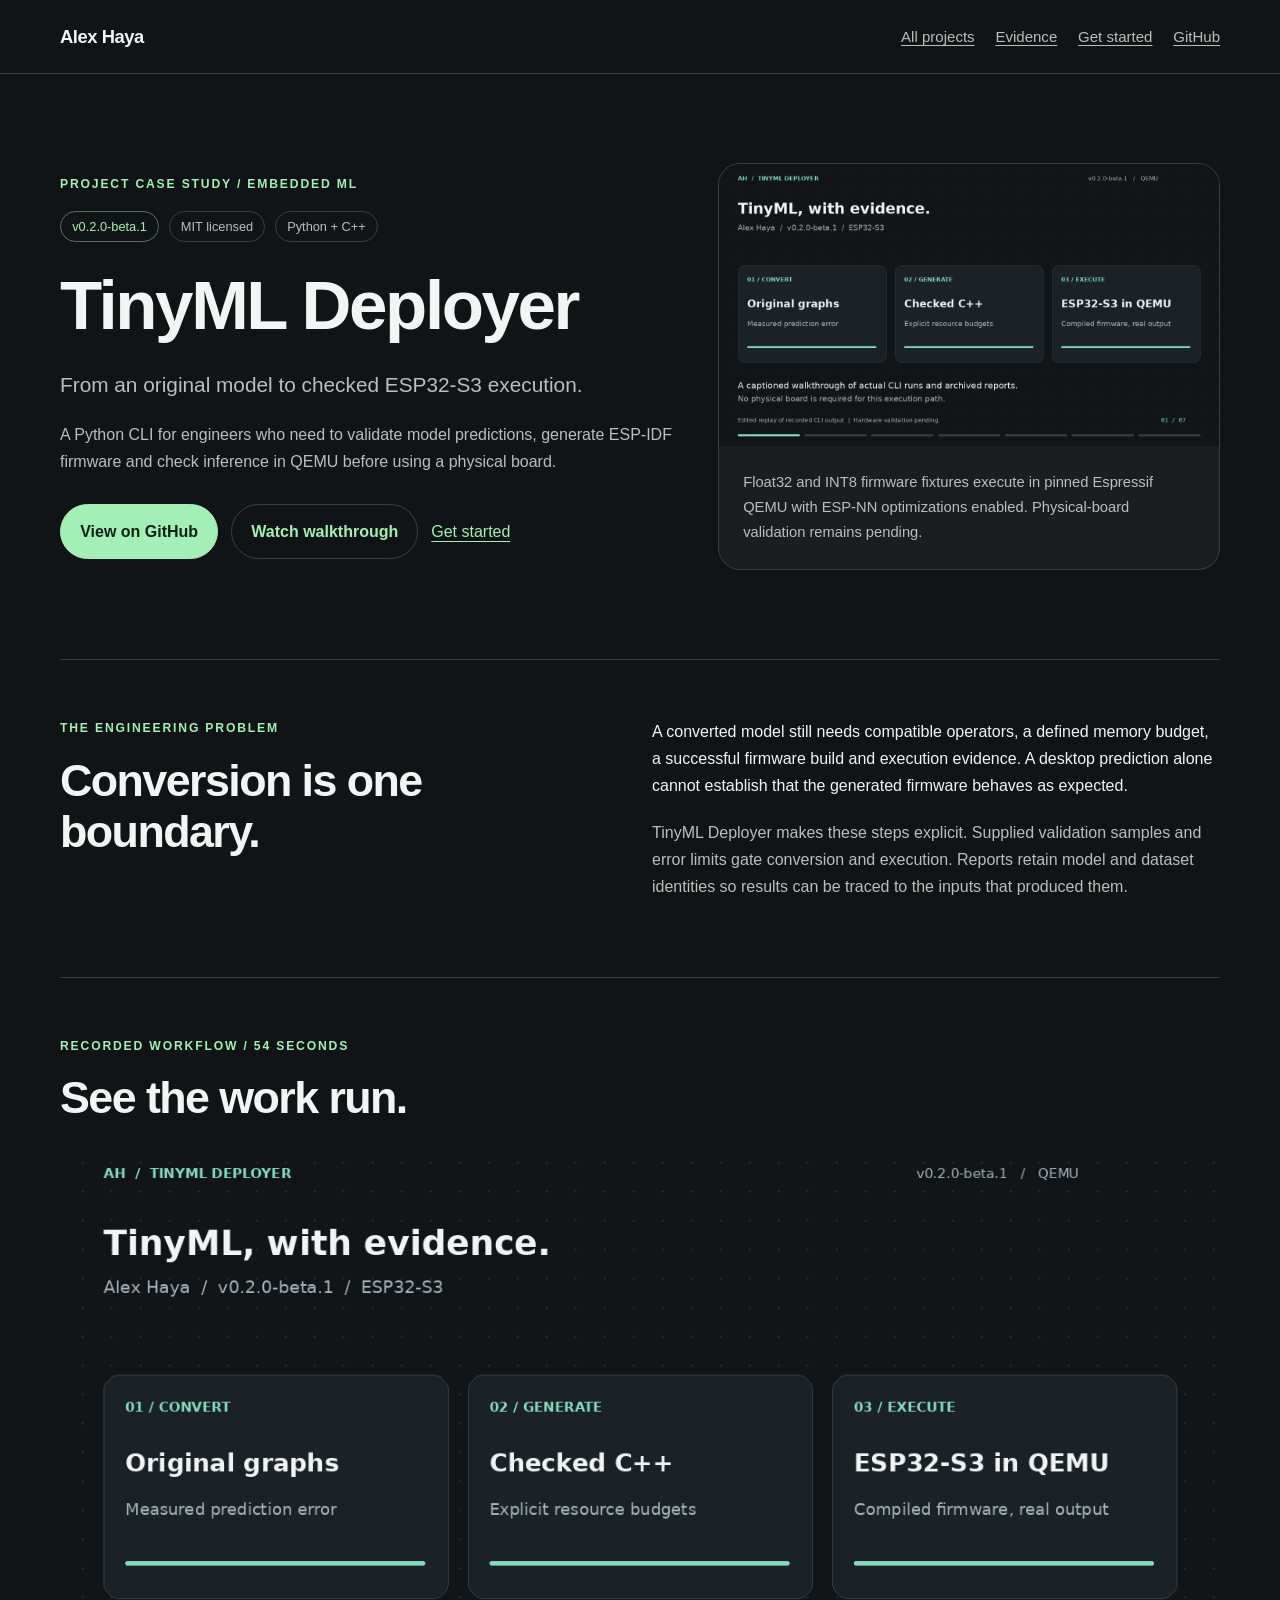
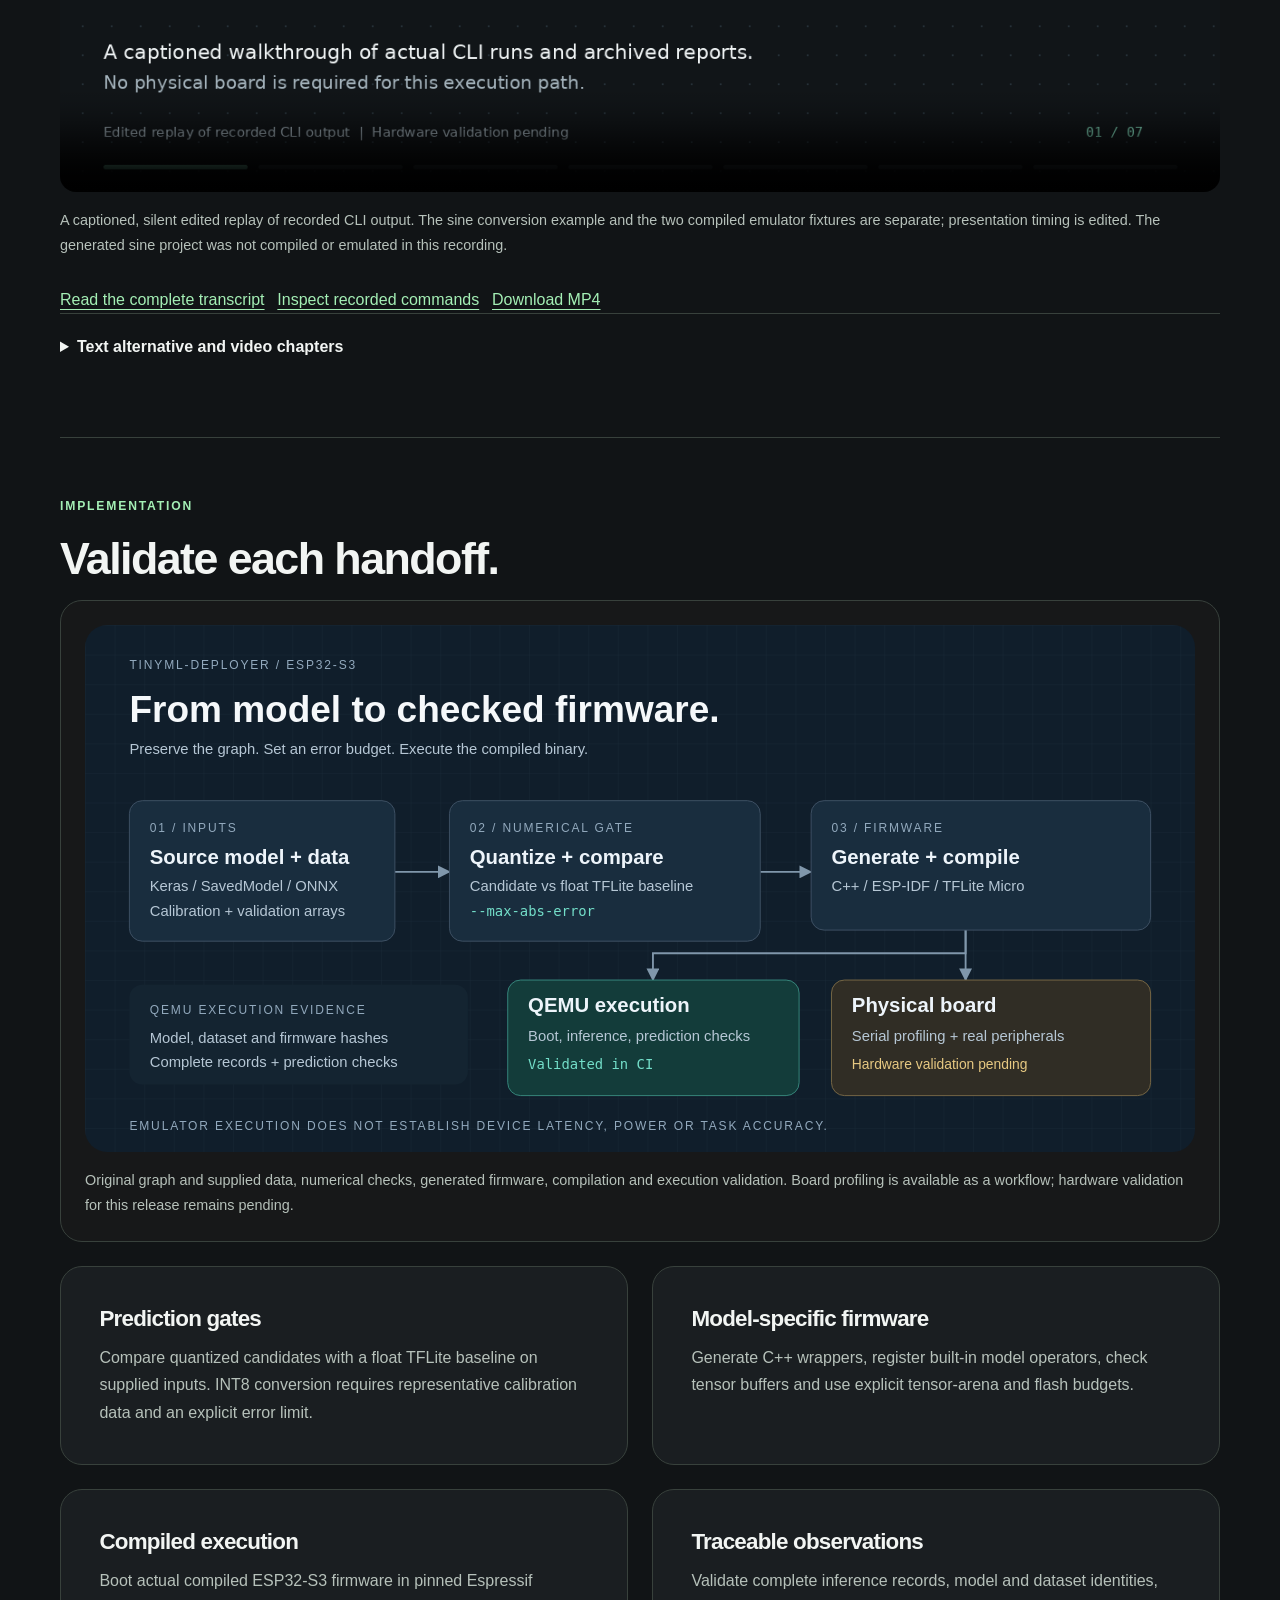
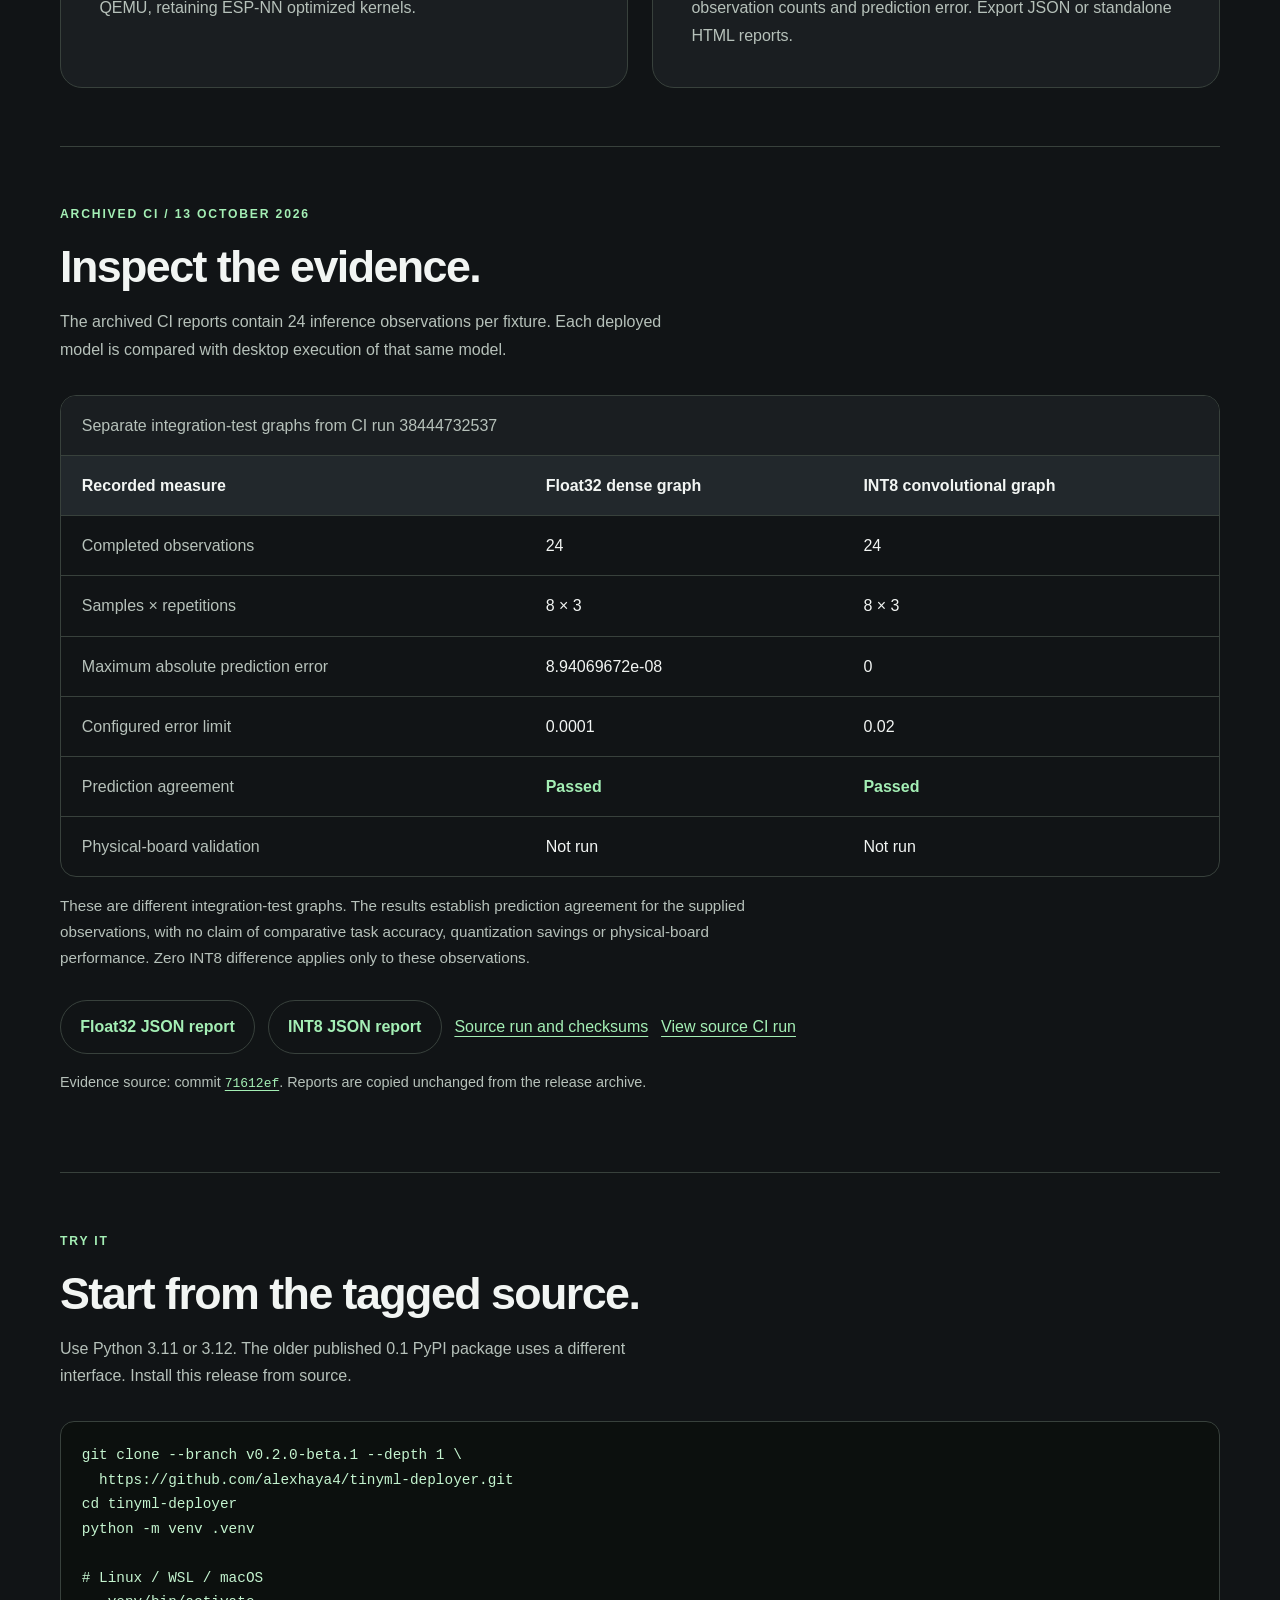
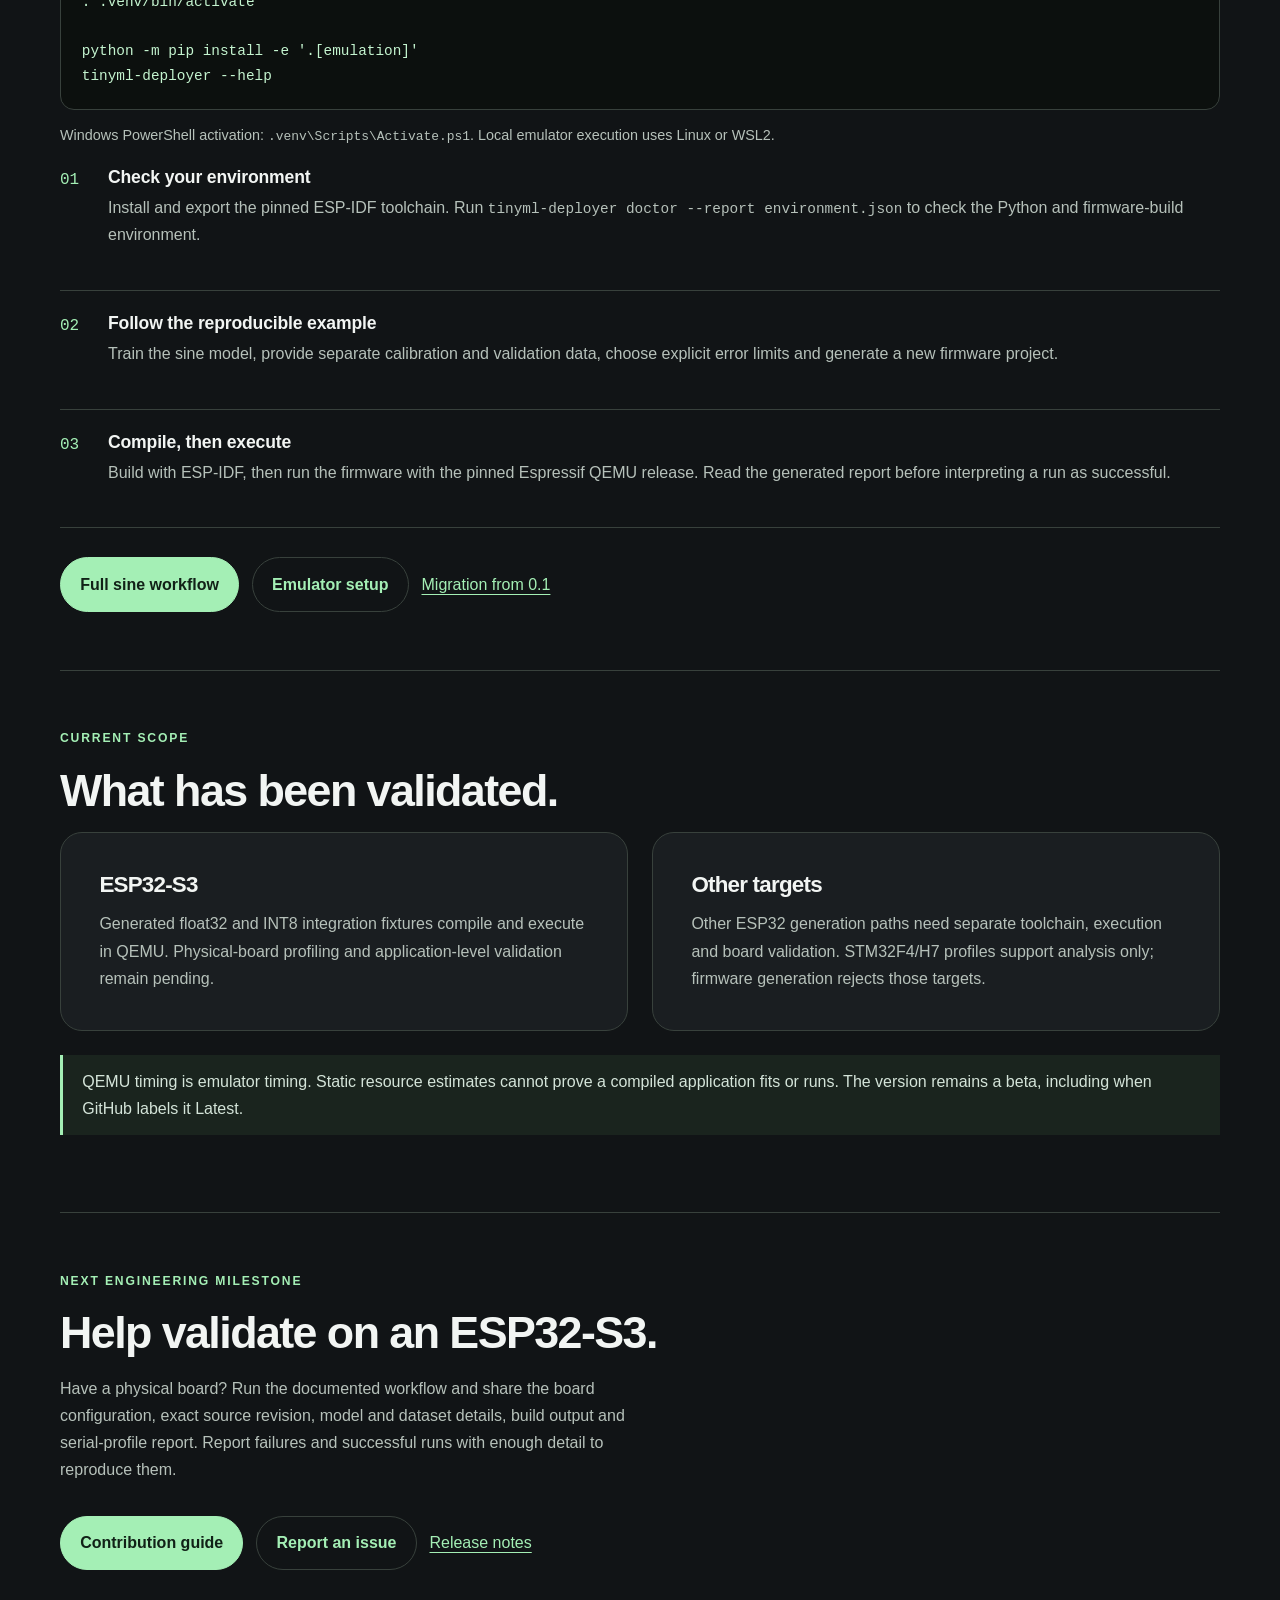
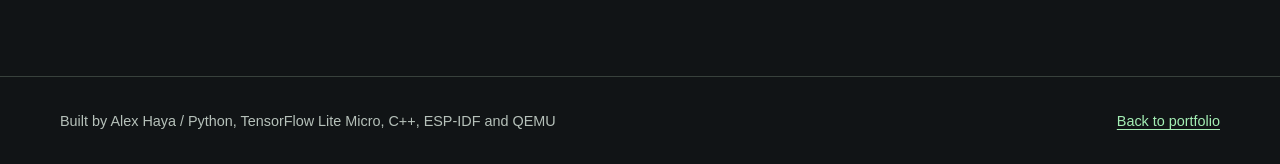
==== projects/tinyml-deployer/index.html @ 492133f8 "Feature TinyML case study with static portfolio pages and archived evidence" ====
<!doctype html>
<html lang="en">
<head>
  <meta charset="utf-8">
  <meta name="viewport" content="width=device-width, initial-scale=1">
  <title>TinyML Deployer: ESP32-S3 Firmware and QEMU Validation | Alex Haya</title>
  <meta name="description" content="Validate model predictions, generate ESP-IDF C++ firmware and test ESP32-S3 execution in QEMU. Explore Alex Haya's TinyML Deployer, recorded walkthrough and float32/INT8 evidence.">
  <link rel="canonical" href="https://alexhaya4.github.io/alexhaya4/projects/tinyml-deployer/">
  <meta property="og:type" content="website">
  <meta property="og:title" content="TinyML Deployer | Model to ESP32-S3 execution">
  <meta property="og:description" content="Original graphs, numerical validation gates, generated C++ and compiled ESP32-S3 QEMU execution. Watch the 54-second walkthrough and inspect the reports.">
  <meta property="og:url" content="https://alexhaya4.github.io/alexhaya4/projects/tinyml-deployer/">
  <meta property="og:image" content="https://alexhaya4.github.io/alexhaya4/assets/tinyml-poster.png">
  <meta property="og:image:width" content="1280">
  <meta property="og:image:height" content="720">
  <meta property="og:image:alt" content="TinyML Deployer: original graphs, checked C++ and compiled ESP32-S3 execution.">
  <meta name="twitter:card" content="summary_large_image">
  <link rel="stylesheet" href="../../assets/site.css">
  <script type="application/ld+json">
  {"@context":"https://schema.org","@type":"SoftwareSourceCode","name":"TinyML Deployer","description":"Python CLI for model conversion, checked ESP-IDF firmware generation and ESP32-S3 QEMU execution validation.","url":"https://alexhaya4.github.io/alexhaya4/projects/tinyml-deployer/","codeRepository":"https://github.com/alexhaya4/tinyml-deployer","version":"0.2.0b1","programmingLanguage":["Python","C++"],"runtimePlatform":"ESP-IDF; ESP32-S3; Espressif QEMU","license":"https://github.com/alexhaya4/tinyml-deployer/blob/v0.2.0-beta.1/LICENSE","author":{"@type":"Person","name":"Alex Haya","url":"https://github.com/alexhaya4"}}
  </script>
</head>
<body>
  <a class="skip" href="#main">Skip to content</a>
  <header class="site-header">
    <div class="wrap">
      <a class="brand" href="../../">Alex Haya</a>
      <nav aria-label="Project navigation">
        <a href="../../#projects">All projects</a>
        <a href="#evidence">Evidence</a>
        <a href="#get-started">Get started</a>
        <a href="https://github.com/alexhaya4/tinyml-deployer">GitHub</a>
      </nav>
    </div>
  </header>
  <main id="main" class="wrap">
    <section class="hero project-hero" aria-labelledby="project-title">
      <div>
        <p class="eyebrow">Project case study / Embedded ML</p>
        <div class="badges"><span class="badge accent">v0.2.0-beta.1</span><span class="badge">MIT licensed</span><span class="badge">Python + C++</span></div>
        <h1 id="project-title">TinyML Deployer</h1>
        <p class="lead">From an original model to checked ESP32-S3 execution.</p>
        <p class="muted">A Python CLI for engineers who need to validate model predictions, generate ESP-IDF firmware and check inference in QEMU before using a physical board.</p>
        <div class="actions">
          <a class="button primary" href="https://github.com/alexhaya4/tinyml-deployer">View on GitHub</a>
          <a class="button" href="#walkthrough">Watch walkthrough</a>
          <a href="#get-started">Get started</a>
        </div>
      </div>
      <aside class="hero-aside" aria-label="Project overview">
        <img src="../../assets/tinyml-poster.png" width="1280" height="720" alt="Recorded TinyML workflow overview showing original graphs, checked C++ and compiled ESP32-S3 execution." fetchpriority="high">
        <p>Float32 and INT8 firmware fixtures execute in pinned Espressif QEMU with ESP-NN optimizations enabled. Physical-board validation remains pending.</p>
      </aside>
    </section>
    <section class="section" aria-labelledby="problem-title">
      <div class="grid">
        <div><p class="eyebrow">The engineering problem</p><h2 id="problem-title">Conversion is one boundary.</h2></div>
        <div class="reading">
          <p>A converted model still needs compatible operators, a defined memory budget, a successful firmware build and execution evidence. A desktop prediction alone cannot establish that the generated firmware behaves as expected.</p>
          <p class="muted">TinyML Deployer makes these steps explicit. Supplied validation samples and error limits gate conversion and execution. Reports retain model and dataset identities so results can be traced to the inputs that produced them.</p>
        </div>
      </div>
    </section>
    <section id="walkthrough" class="section" aria-labelledby="walkthrough-title">
      <p class="eyebrow">Recorded workflow / 54 seconds</p>
      <h2 id="walkthrough-title">See the work run.</h2>
      <figure>
        <video controls playsinline preload="none" poster="../../assets/tinyml-poster.png" width="1280" height="720" aria-label="TinyML Deployer recorded CLI walkthrough" aria-describedby="video-caption">
          <source src="../../assets/tinyml-walkthrough.mp4" type="video/mp4">
          Your browser does not support this video. <a href="../../assets/tinyml-walkthrough.mp4">Download the MP4 walkthrough</a>.
        </video>
        <figcaption id="video-caption">A captioned, silent edited replay of recorded CLI output. The sine conversion example and the two compiled emulator fixtures are separate; presentation timing is edited. The generated sine project was not compiled or emulated in this recording.</figcaption>
      </figure>
      <div class="actions">
        <a href="https://github.com/alexhaya4/tinyml-deployer/blob/v0.2.0-beta.1/docs/walkthrough/v0.2.0-beta.1/transcript.md">Read the complete transcript</a>
        <a href="https://github.com/alexhaya4/tinyml-deployer/blob/v0.2.0-beta.1/docs/walkthrough/v0.2.0-beta.1/evidence/commands.json">Inspect recorded commands</a>
        <a href="../../assets/tinyml-walkthrough.mp4" download>Download MP4</a>
      </div>
      <details>
        <summary>Text alternative and video chapters</summary>
        <ol>
          <li><strong>00:00:</strong> Original graphs, checked C++ and compiled ESP32-S3 execution.</li>
          <li><strong>00:06:</strong> INT8 sine conversion passes a prediction-error gate on supplied validation inputs.</li>
          <li><strong>00:15:</strong> Generate a sine project with an explicit arena reservation.</li>
          <li><strong>00:23:</strong> Execute the separate float32 dense firmware fixture in QEMU.</li>
          <li><strong>00:32:</strong> Execute the separate INT8 convolutional firmware fixture in QEMU.</li>
          <li><strong>00:41:</strong> Inspect traceable reports and pending hardware status.</li>
          <li><strong>00:48:</strong> Reproduce the workflow and collect physical-board results.</li>
        </ol>
        <p>The video is an edited presentation, with its own recorded run. The evidence table below cites the separately archived CI run. The sine example did not achieve model-size savings.</p>
      </details>
    </section>
    <section class="section" aria-labelledby="workflow-title">
      <p class="eyebrow">Implementation</p>
      <h2 id="workflow-title">Validate each handoff.</h2>
      <figure class="workflow">
        <img src="../../assets/tinyml-pipeline.svg" alt="Original Keras, SavedModel or ONNX graph and supplied data pass a numerical gate, then produce checked C++ firmware for compilation and QEMU validation or physical-board profiling." loading="lazy">
        <figcaption>Original graph and supplied data, numerical checks, generated firmware, compilation and execution validation. Board profiling is available as a workflow; hardware validation for this release remains pending.</figcaption>
      </figure>
      <div class="grid" style="margin-top:1.5rem">
        <article class="card"><h3>Prediction gates</h3><p class="muted">Compare quantized candidates with a float TFLite baseline on supplied inputs. INT8 conversion requires representative calibration data and an explicit error limit.</p></article>
        <article class="card"><h3>Model-specific firmware</h3><p class="muted">Generate C++ wrappers, register built-in model operators, check tensor buffers and use explicit tensor-arena and flash budgets.</p></article>
        <article class="card"><h3>Compiled execution</h3><p class="muted">Boot actual compiled ESP32-S3 firmware in pinned Espressif QEMU, retaining ESP-NN optimized kernels.</p></article>
        <article class="card"><h3>Traceable observations</h3><p class="muted">Validate complete inference records, model and dataset identities, observation counts and prediction error. Export JSON or standalone HTML reports.</p></article>
      </div>
    </section>
    <section id="evidence" class="section" aria-labelledby="evidence-title">
      <p class="eyebrow">Archived CI / 13 October 2026</p>
      <h2 id="evidence-title">Inspect the evidence.</h2>
      <p class="section-intro">The archived CI reports contain 24 inference observations per fixture. Each deployed model is compared with desktop execution of that same model.</p>
      <div class="table-wrap" tabindex="0" role="region" aria-label="Scrollable QEMU fixture results">
        <table>
          <caption>Separate integration-test graphs from CI run 38444732537</caption>
          <thead><tr><th scope="col">Recorded measure</th><th scope="col">Float32 dense graph</th><th scope="col">INT8 convolutional graph</th></tr></thead>
          <tbody>
            <tr><th scope="row">Completed observations</th><td data-evidence="float32.observations">24</td><td data-evidence="int8.observations">24</td></tr>
            <tr><th scope="row">Samples × repetitions</th><td>8 × 3</td><td>8 × 3</td></tr>
            <tr><th scope="row">Maximum absolute prediction error</th><td data-evidence="float32.max_absolute_error">8.94069672e-08</td><td data-evidence="int8.max_absolute_error">0</td></tr>
            <tr><th scope="row">Configured error limit</th><td data-evidence="float32.max_allowed_error">0.0001</td><td data-evidence="int8.max_allowed_error">0.02</td></tr>
            <tr><th scope="row">Prediction agreement</th><td class="pass">Passed</td><td class="pass">Passed</td></tr>
            <tr><th scope="row">Physical-board validation</th><td>Not run</td><td>Not run</td></tr>
          </tbody>
        </table>
      </div>
      <p class="evidence-note">These are different integration-test graphs. The results establish prediction agreement for the supplied observations, with no claim of comparative task accuracy, quantization savings or physical-board performance. Zero INT8 difference applies only to these observations.</p>
      <div class="actions">
        <a class="button" href="../../assets/tinyml-evidence/float32.json">Float32 JSON report</a>
        <a class="button" href="../../assets/tinyml-evidence/int8.json">INT8 JSON report</a>
        <a href="../../assets/tinyml-evidence/provenance.json">Source run and checksums</a>
        <a href="https://github.com/alexhaya4/tinyml-deployer/actions/runs/38444732537">View source CI run</a>
      </div>
      <p class="meta" style="margin-top:1rem">Evidence source: commit <a href="https://github.com/alexhaya4/tinyml-deployer/commit/71612ef0016fdcc61e271b842777dcd57696a3fd"><code>71612ef</code></a>. Reports are copied unchanged from the release archive.</p>
    </section>
    <section id="get-started" class="section" aria-labelledby="start-title">
      <p class="eyebrow">Try it</p>
      <h2 id="start-title">Start from the tagged source.</h2>
      <p class="section-intro">Use Python 3.11 or 3.12. The older published 0.1 PyPI package uses a different interface. Install this release from source.</p>
      <pre aria-label="Install TinyML Deployer from the release tag"><code>git clone --branch v0.2.0-beta.1 --depth 1 \
  https://github.com/alexhaya4/tinyml-deployer.git
cd tinyml-deployer
python -m venv .venv

# Linux / WSL / macOS
. .venv/bin/activate

python -m pip install -e '.[emulation]'
tinyml-deployer --help</code></pre>
      <p class="meta">Windows PowerShell activation: <code>.venv\Scripts\Activate.ps1</code>. Local emulator execution uses Linux or WSL2.</p>
      <ol class="steps">
        <li><h3>Check your environment</h3><p class="muted">Install and export the pinned ESP-IDF toolchain. Run <code>tinyml-deployer doctor --report environment.json</code> to check the Python and firmware-build environment.</p></li>
        <li><h3>Follow the reproducible example</h3><p class="muted">Train the sine model, provide separate calibration and validation data, choose explicit error limits and generate a new firmware project.</p></li>
        <li><h3>Compile, then execute</h3><p class="muted">Build with ESP-IDF, then run the firmware with the pinned Espressif QEMU release. Read the generated report before interpreting a run as successful.</p></li>
      </ol>
      <div class="actions">
        <a class="button primary" href="https://github.com/alexhaya4/tinyml-deployer/blob/v0.2.0-beta.1/examples/sine_model/README.md">Full sine workflow</a>
        <a class="button" href="https://github.com/alexhaya4/tinyml-deployer/blob/v0.2.0-beta.1/docs/emulation.md">Emulator setup</a>
        <a href="https://github.com/alexhaya4/tinyml-deployer/blob/v0.2.0-beta.1/docs/migration-0.2.md">Migration from 0.1</a>
      </div>
    </section>
    <section class="section" aria-labelledby="scope-title">
      <p class="eyebrow">Current scope</p>
      <h2 id="scope-title">What has been validated.</h2>
      <div class="grid">
        <article class="card"><h3>ESP32-S3</h3><p class="muted">Generated float32 and INT8 integration fixtures compile and execute in QEMU. Physical-board profiling and application-level validation remain pending.</p></article>
        <article class="card"><h3>Other targets</h3><p class="muted">Other ESP32 generation paths need separate toolchain, execution and board validation. STM32F4/H7 profiles support analysis only; firmware generation rejects those targets.</p></article>
      </div>
      <p class="notice" style="margin-top:1.5rem">QEMU timing is emulator timing. Static resource estimates cannot prove a compiled application fits or runs. The version remains a beta, including when GitHub labels it Latest.</p>
    </section>
    <section id="contribute" class="section" aria-labelledby="contribute-title">
      <p class="eyebrow">Next engineering milestone</p>
      <h2 id="contribute-title">Help validate on an ESP32-S3.</h2>
      <p class="section-intro">Have a physical board? Run the documented workflow and share the board configuration, exact source revision, model and dataset details, build output and serial-profile report. Report failures and successful runs with enough detail to reproduce them.</p>
      <div class="actions">
        <a class="button primary" href="https://github.com/alexhaya4/tinyml-deployer/blob/v0.2.0-beta.1/CONTRIBUTING.md">Contribution guide</a>
        <a class="button" href="https://github.com/alexhaya4/tinyml-deployer/issues">Report an issue</a>
        <a href="https://github.com/alexhaya4/tinyml-deployer/releases/tag/v0.2.0-beta.1">Release notes</a>
      </div>
    </section>
  </main>
  <footer><div class="wrap footer-inner"><p>Built by Alex Haya / Python, TensorFlow Lite Micro, C++, ESP-IDF and QEMU</p><a href="../../">Back to portfolio</a></div></footer>
</body>
</html>
---- assets/site.css ----
:root {
  color-scheme: dark;
  --bg: #111416;
  --surface: #1a1e21;
  --raised: #22282c;
  --text: #f2f5f3;
  --muted: #b6c1ba;
  --accent: #a4efb5;
  --line: #38413c;
  --radius: 22px;
  font-family: -apple-system, BlinkMacSystemFont, "Segoe UI", sans-serif;
}
* { box-sizing: border-box; }
html { scroll-behavior: smooth; scroll-padding-top: 2rem; }
body { margin: 0; background: var(--bg); color: var(--text); line-height: 1.7; }
a { color: var(--accent); text-underline-offset: .22em; }
a:hover { color: #d3ffdd; }
a:focus-visible, video:focus-visible, summary:focus-visible {
  outline: 3px solid var(--accent); outline-offset: 5px;
}
img, video { display: block; max-width: 100%; height: auto; }
video { width: 100%; aspect-ratio: 16 / 9; background: #080a09; border-radius: 16px; }
h1, h2, h3 { color: var(--text); line-height: 1.15; letter-spacing: -.035em; overflow-wrap: break-word; }
h1 { font-size: clamp(2.5rem, 6.6vw, 5.3rem); max-width: 17ch; margin: .8rem 0 1.3rem; }
h2 { font-size: clamp(1.9rem, 4vw, 2.8rem); margin: 0 0 1rem; }
h3 { font-size: 1.4rem; margin: 0 0 .8rem; }
p { margin: 0 0 1.2rem; }
ul, ol { padding-left: 1.4rem; }
li + li { margin-top: .65rem; }
figure { margin: 0; }
figcaption, .muted, .meta { color: var(--muted); }
figcaption { font-size: .9rem; margin-top: 1rem; }
code { font-family: ui-monospace, "SFMono-Regular", Consolas, monospace; font-size: .9em; }
:not(pre) > code { overflow-wrap: anywhere; }
pre { background: #0c100e; border: 1px solid var(--line); padding: 1.3rem; border-radius: 14px; overflow: auto; }
pre code { color: #c4f4cf; white-space: pre; }
.wrap { width: min(1160px, calc(100% - 3rem)); margin-inline: auto; }
.skip { position: absolute; top: -6rem; left: 1rem; padding: .7rem 1rem; background: var(--accent); color: var(--bg); z-index: 10; }
.skip:focus { top: 1rem; }
.site-header { padding-block: 1.3rem; border-bottom: 1px solid var(--line); }
.site-header .wrap, .footer-inner { display: flex; justify-content: space-between; align-items: center; gap: 1.5rem; flex-wrap: wrap; }
.brand { color: var(--text); font-weight: 750; letter-spacing: -.025em; font-size: 1.15rem; text-decoration: none; }
nav { display: flex; flex-wrap: wrap; gap: 1.3rem; }
nav a { color: var(--muted); font-size: .94rem; }
.hero { padding-block: clamp(3rem, 7vw, 6rem); }
.eyebrow { text-transform: uppercase; letter-spacing: .15em; font-size: .76rem; font-weight: 700; color: var(--accent); margin-bottom: 1rem; }
.lead { font-size: clamp(1.1rem, 2vw, 1.3rem); color: var(--muted); max-width: 60ch; }
.actions { display: flex; gap: .8rem; flex-wrap: wrap; margin-top: 1.8rem; align-items: center; }
.button { display: inline-block; padding: .8rem 1.2rem; border-radius: 999px; border: 1px solid var(--line); font-weight: 650; text-decoration: none; }
.button.primary { background: var(--accent); color: #112117; border-color: var(--accent); }
.button:hover { background: #2a3730; color: var(--text); }
.button.primary:hover { background: #c3f8cf; color: #112117; }
.section { padding-block: 3.6rem; border-top: 1px solid var(--line); }
.section-intro { max-width: 68ch; margin-bottom: 2rem; color: var(--muted); }
.grid { display: grid; grid-template-columns: repeat(2, minmax(0, 1fr)); gap: 1.5rem; }
.card { padding: clamp(1.4rem, 3vw, 2.4rem); background: var(--surface); border: 1px solid var(--line); border-radius: var(--radius); }
.card p:last-child { margin-bottom: 0; }
.feature { display: grid; grid-template-columns: 1fr 1fr; gap: 2rem; align-items: center; padding: clamp(1.4rem, 3vw, 2.6rem); border-radius: var(--radius); background: var(--surface); border: 1px solid #53735d; }
.feature img { border-radius: 12px; border: 1px solid var(--line); width: 100%; }
.feature h3 { font-size: clamp(1.8rem, 3vw, 2.5rem); }
.badges { display: flex; flex-wrap: wrap; gap: .6rem; margin-block: 1rem 1.5rem; }
.badge { border: 1px solid var(--line); border-radius: 999px; padding: .25rem .7rem; color: var(--muted); font-size: .8rem; }
.badge.accent { color: var(--accent); border-color: #53735d; }
.project-hero { display: grid; grid-template-columns: 1.1fr .9fr; gap: 2.8rem; align-items: center; }
.project-hero h1 { font-size: clamp(2.6rem, 5.4vw, 4.7rem); max-width: 14ch; }
.hero-aside { border: 1px solid var(--line); border-radius: var(--radius); overflow: hidden; background: var(--surface); }
.hero-aside img { width: 100%; }
.hero-aside p { padding: 1.5rem; margin: 0; color: var(--muted); font-size: .92rem; }
.notice { border-left: 3px solid var(--accent); padding: .8rem 1.2rem; background: #1a241e; color: #d4e4d9; }
.workflow { padding: 1.5rem; border: 1px solid var(--line); border-radius: var(--radius); background: #171819; }
.workflow img { width: 100%; }
.table-wrap { overflow-x: auto; border: 1px solid var(--line); border-radius: 16px; }
table { width: 100%; border-collapse: collapse; font-variant-numeric: tabular-nums; }
caption { text-align: left; padding: 1rem 1.3rem; color: var(--muted); background: var(--surface); }
th, td { text-align: left; padding: 1rem 1.3rem; border-top: 1px solid var(--line); vertical-align: top; }
thead th { color: var(--text); background: var(--raised); }
tbody th { color: var(--muted); font-weight: 500; }
.pass { color: var(--accent); font-weight: 650; }
.evidence-note { font-size: .95rem; color: var(--muted); margin-top: 1rem; max-width: 85ch; }
.steps { counter-reset: steps; list-style: none; padding: 0; }
.steps li { counter-increment: steps; position: relative; padding: 0 0 1.4rem 3rem; border-bottom: 1px solid var(--line); margin-bottom: 1.4rem; }
.steps li::before { content: counter(steps, decimal-leading-zero); position: absolute; left: 0; top: 0; font-family: ui-monospace, monospace; color: var(--accent); }
.steps h3 { font-size: 1.1rem; margin-bottom: .4rem; letter-spacing: -.01em; }
details { padding: 1.2rem 0; border-top: 1px solid var(--line); }
summary { cursor: pointer; color: var(--text); font-weight: 650; }
details p { margin-top: 1rem; color: var(--muted); max-width: 75ch; }
details a { display: inline-block; padding: .25rem 0; }
footer { border-top: 1px solid var(--line); margin-top: 3rem; padding-block: 2rem; color: var(--muted); font-size: .9rem; }
footer p { margin: 0; }
.meta { font-size: .9rem; }
.reading { max-width: 76ch; }
.section:target { scroll-margin-top: 1.5rem; }
@media (max-width: 760px) {
  .wrap { width: min(100% - 2rem, 1160px); }
  .grid, .feature, .project-hero { grid-template-columns: 1fr; }
  .hero { padding-block: 3rem; }
  .section { padding-block: 2.8rem; }
  .project-hero { gap: 1.8rem; }
  .site-header .wrap { gap: .8rem; }
  nav { gap: 1rem; }
  .feature > figure { order: 2; }
  th, td { padding: .8rem; min-width: 9rem; }
}
@media (prefers-reduced-motion: reduce) {
  html { scroll-behavior: auto; }
}
@media print {
  :root { color-scheme: light; --bg: white; --text: #111; --muted: #333; --surface: #fff; --raised: #eee; --line: #999; --accent: #174b28; }
  nav, .skip, video { display: none; }
  .card, .feature, .hero-aside { break-inside: avoid; }
  .hero, .section { padding-block: 1.5rem; }
  a { color: #174b28; }
}
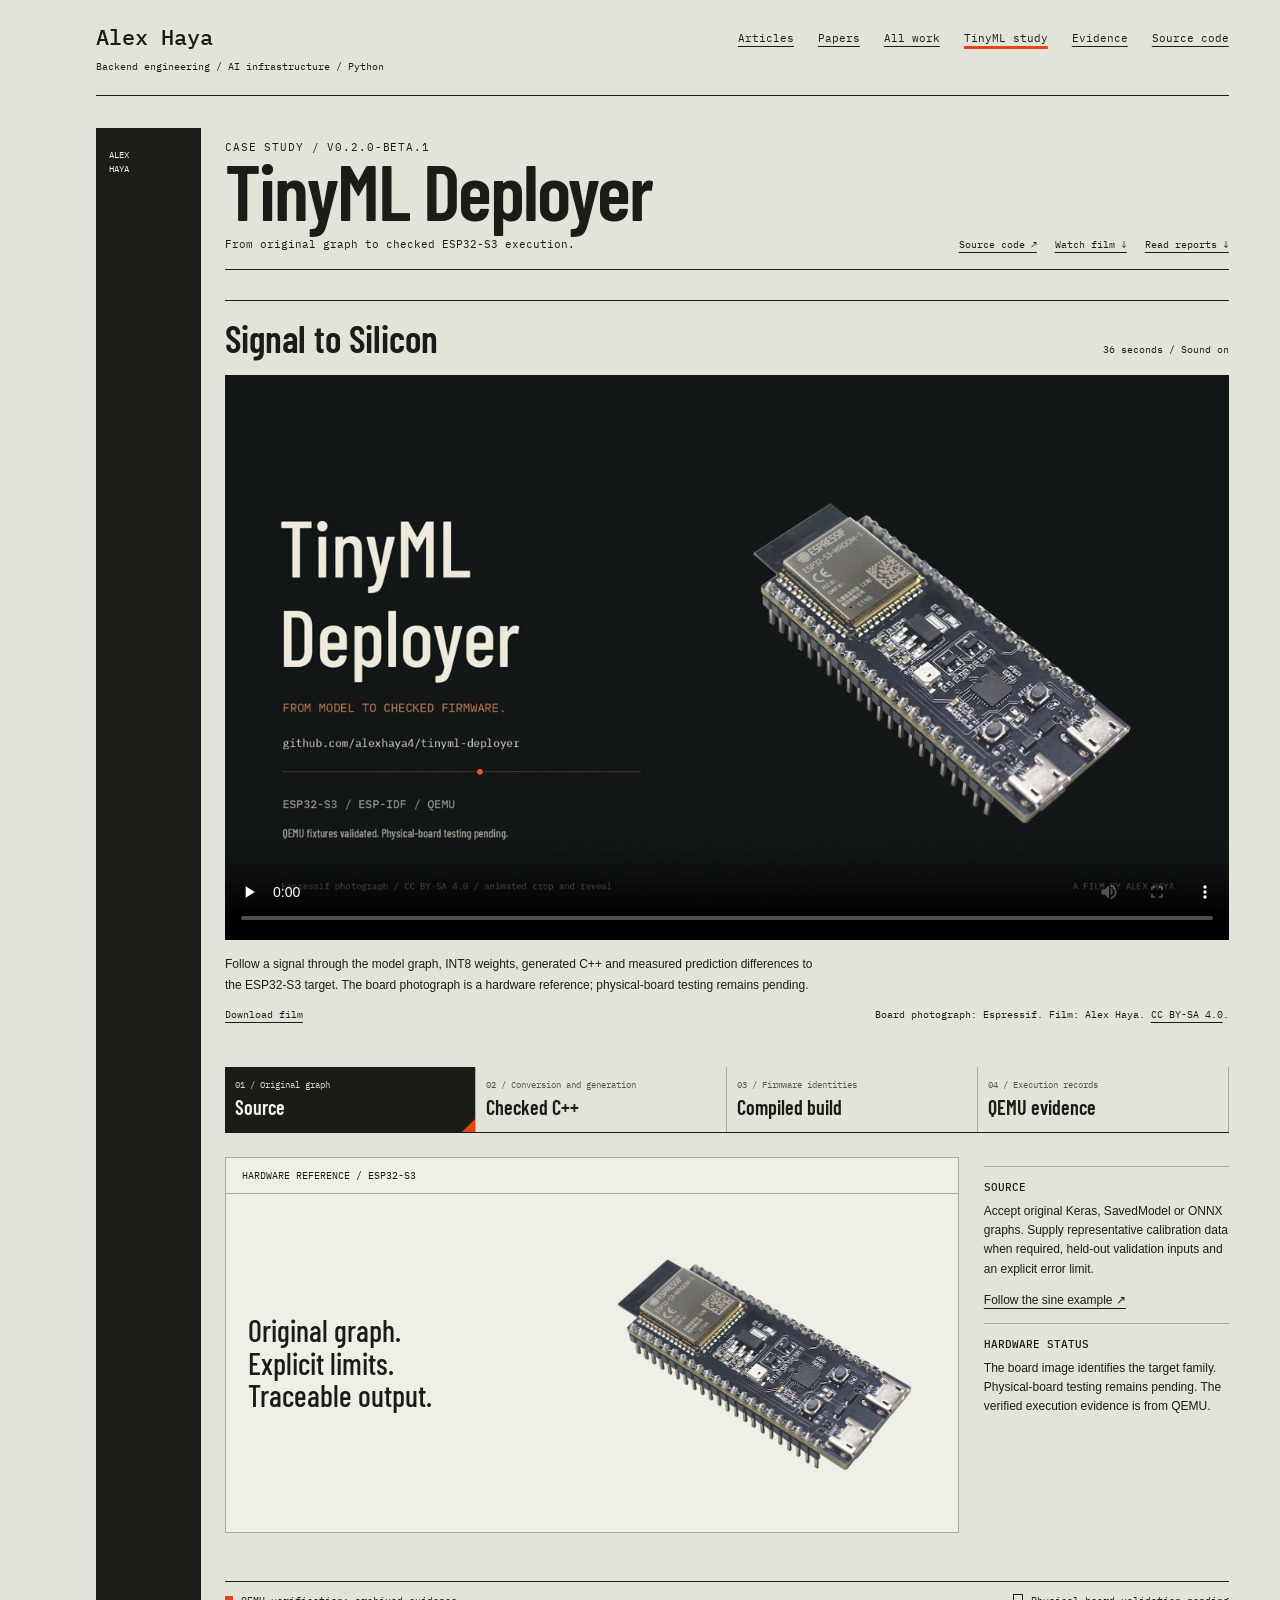
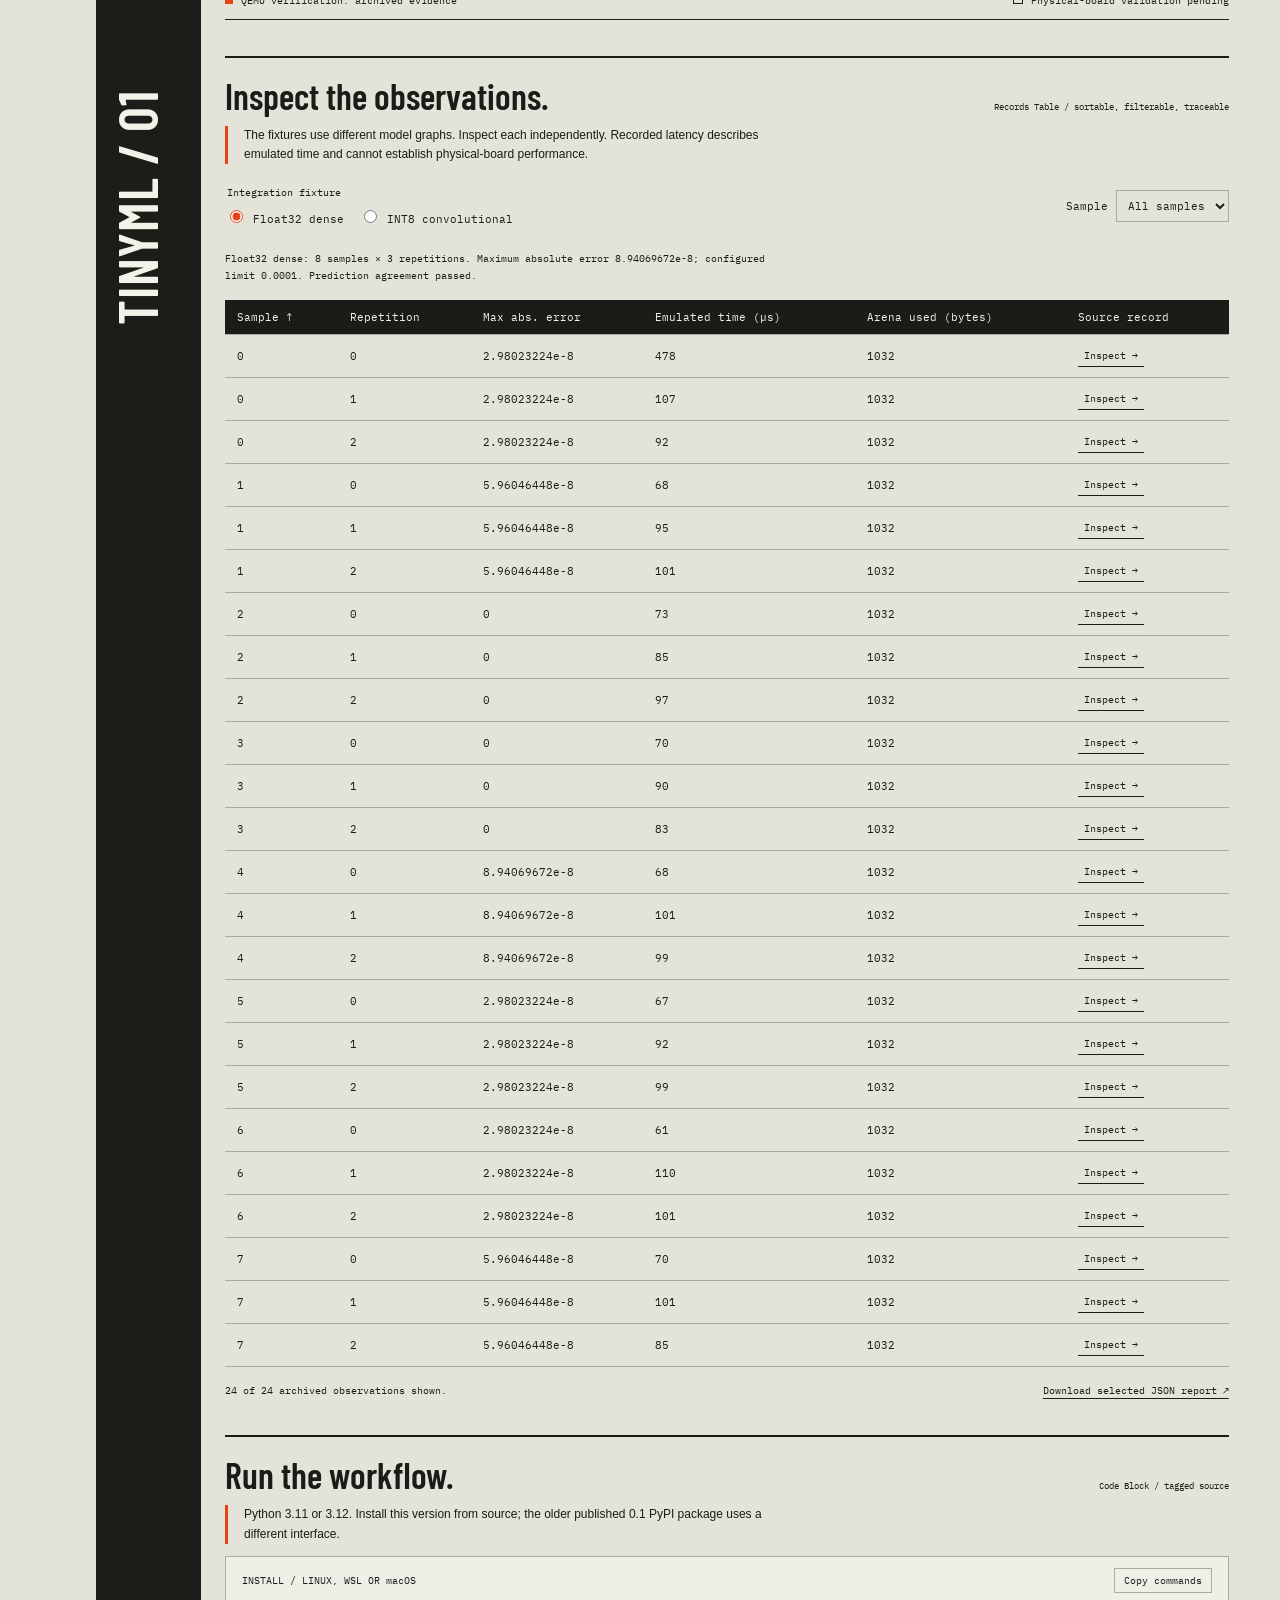
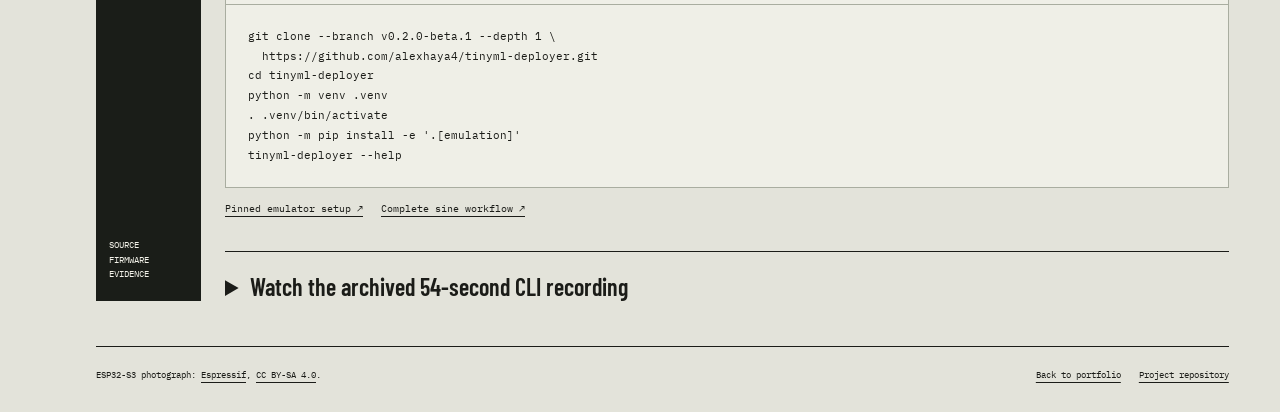
==== commit 89ae11ae: "Publish approved portfolio and Signal to Silicon film" ====
--- a/projects/tinyml-deployer/index.html
+++ b/projects/tinyml-deployer/index.html
@@ -1,183 +1,2 @@
 <!doctype html>
-<html lang="en">
-<head>
-  <meta charset="utf-8">
-  <meta name="viewport" content="width=device-width, initial-scale=1">
-  <title>TinyML Deployer: ESP32-S3 Firmware and QEMU Validation | Alex Haya</title>
-  <meta name="description" content="Validate model predictions, generate ESP-IDF C++ firmware and test ESP32-S3 execution in QEMU. Explore Alex Haya's TinyML Deployer, recorded walkthrough and float32/INT8 evidence.">
-  <link rel="canonical" href="https://alexhaya4.github.io/alexhaya4/projects/tinyml-deployer/">
-  <meta property="og:type" content="website">
-  <meta property="og:title" content="TinyML Deployer | Model to ESP32-S3 execution">
-  <meta property="og:description" content="Original graphs, numerical validation gates, generated C++ and compiled ESP32-S3 QEMU execution. Watch the 54-second walkthrough and inspect the reports.">
-  <meta property="og:url" content="https://alexhaya4.github.io/alexhaya4/projects/tinyml-deployer/">
-  <meta property="og:image" content="https://alexhaya4.github.io/alexhaya4/assets/tinyml-poster.png">
-  <meta property="og:image:width" content="1280">
-  <meta property="og:image:height" content="720">
-  <meta property="og:image:alt" content="TinyML Deployer: original graphs, checked C++ and compiled ESP32-S3 execution.">
-  <meta name="twitter:card" content="summary_large_image">
-  <link rel="stylesheet" href="../../assets/site.css">
-  <script type="application/ld+json">
-  {"@context":"https://schema.org","@type":"SoftwareSourceCode","name":"TinyML Deployer","description":"Python CLI for model conversion, checked ESP-IDF firmware generation and ESP32-S3 QEMU execution validation.","url":"https://alexhaya4.github.io/alexhaya4/projects/tinyml-deployer/","codeRepository":"https://github.com/alexhaya4/tinyml-deployer","version":"0.2.0b1","programmingLanguage":["Python","C++"],"runtimePlatform":"ESP-IDF; ESP32-S3; Espressif QEMU","license":"https://github.com/alexhaya4/tinyml-deployer/blob/v0.2.0-beta.1/LICENSE","author":{"@type":"Person","name":"Alex Haya","url":"https://github.com/alexhaya4"}}
-  </script>
-</head>
-<body>
-  <a class="skip" href="#main">Skip to content</a>
-  <header class="site-header">
-    <div class="wrap">
-      <a class="brand" href="../../">Alex Haya</a>
-      <nav aria-label="Project navigation">
-        <a href="../../#projects">All projects</a>
-        <a href="#evidence">Evidence</a>
-        <a href="#get-started">Get started</a>
-        <a href="https://github.com/alexhaya4/tinyml-deployer">GitHub</a>
-      </nav>
-    </div>
-  </header>
-  <main id="main" class="wrap">
-    <section class="hero project-hero" aria-labelledby="project-title">
-      <div>
-        <p class="eyebrow">Project case study / Embedded ML</p>
-        <div class="badges"><span class="badge accent">v0.2.0-beta.1</span><span class="badge">MIT licensed</span><span class="badge">Python + C++</span></div>
-        <h1 id="project-title">TinyML Deployer</h1>
-        <p class="lead">From an original model to checked ESP32-S3 execution.</p>
-        <p class="muted">A Python CLI for engineers who need to validate model predictions, generate ESP-IDF firmware and check inference in QEMU before using a physical board.</p>
-        <div class="actions">
-          <a class="button primary" href="https://github.com/alexhaya4/tinyml-deployer">View on GitHub</a>
-          <a class="button" href="#walkthrough">Watch walkthrough</a>
-          <a href="#get-started">Get started</a>
-        </div>
-      </div>
-      <aside class="hero-aside" aria-label="Project overview">
-        <img src="../../assets/tinyml-poster.png" width="1280" height="720" alt="Recorded TinyML workflow overview showing original graphs, checked C++ and compiled ESP32-S3 execution." fetchpriority="high">
-        <p>Float32 and INT8 firmware fixtures execute in pinned Espressif QEMU with ESP-NN optimizations enabled. Physical-board validation remains pending.</p>
-      </aside>
-    </section>
-    <section class="section" aria-labelledby="problem-title">
-      <div class="grid">
-        <div><p class="eyebrow">The engineering problem</p><h2 id="problem-title">Conversion is one boundary.</h2></div>
-        <div class="reading">
-          <p>A converted model still needs compatible operators, a defined memory budget, a successful firmware build and execution evidence. A desktop prediction alone cannot establish that the generated firmware behaves as expected.</p>
-          <p class="muted">TinyML Deployer makes these steps explicit. Supplied validation samples and error limits gate conversion and execution. Reports retain model and dataset identities so results can be traced to the inputs that produced them.</p>
-        </div>
-      </div>
-    </section>
-    <section id="walkthrough" class="section" aria-labelledby="walkthrough-title">
-      <p class="eyebrow">Recorded workflow / 54 seconds</p>
-      <h2 id="walkthrough-title">See the work run.</h2>
-      <figure>
-        <video controls playsinline preload="none" poster="../../assets/tinyml-poster.png" width="1280" height="720" aria-label="TinyML Deployer recorded CLI walkthrough" aria-describedby="video-caption">
-          <source src="../../assets/tinyml-walkthrough.mp4" type="video/mp4">
-          Your browser does not support this video. <a href="../../assets/tinyml-walkthrough.mp4">Download the MP4 walkthrough</a>.
-        </video>
-        <figcaption id="video-caption">A captioned, silent edited replay of recorded CLI output. The sine conversion example and the two compiled emulator fixtures are separate; presentation timing is edited. The generated sine project was not compiled or emulated in this recording.</figcaption>
-      </figure>
-      <div class="actions">
-        <a href="https://github.com/alexhaya4/tinyml-deployer/blob/v0.2.0-beta.1/docs/walkthrough/v0.2.0-beta.1/transcript.md">Read the complete transcript</a>
-        <a href="https://github.com/alexhaya4/tinyml-deployer/blob/v0.2.0-beta.1/docs/walkthrough/v0.2.0-beta.1/evidence/commands.json">Inspect recorded commands</a>
-        <a href="../../assets/tinyml-walkthrough.mp4" download>Download MP4</a>
-      </div>
-      <details>
-        <summary>Text alternative and video chapters</summary>
-        <ol>
-          <li><strong>00:00:</strong> Original graphs, checked C++ and compiled ESP32-S3 execution.</li>
-          <li><strong>00:06:</strong> INT8 sine conversion passes a prediction-error gate on supplied validation inputs.</li>
-          <li><strong>00:15:</strong> Generate a sine project with an explicit arena reservation.</li>
-          <li><strong>00:23:</strong> Execute the separate float32 dense firmware fixture in QEMU.</li>
-          <li><strong>00:32:</strong> Execute the separate INT8 convolutional firmware fixture in QEMU.</li>
-          <li><strong>00:41:</strong> Inspect traceable reports and pending hardware status.</li>
-          <li><strong>00:48:</strong> Reproduce the workflow and collect physical-board results.</li>
-        </ol>
-        <p>The video is an edited presentation, with its own recorded run. The evidence table below cites the separately archived CI run. The sine example did not achieve model-size savings.</p>
-      </details>
-    </section>
-    <section class="section" aria-labelledby="workflow-title">
-      <p class="eyebrow">Implementation</p>
-      <h2 id="workflow-title">Validate each handoff.</h2>
-      <figure class="workflow">
-        <img src="../../assets/tinyml-pipeline.svg" alt="Original Keras, SavedModel or ONNX graph and supplied data pass a numerical gate, then produce checked C++ firmware for compilation and QEMU validation or physical-board profiling." loading="lazy">
-        <figcaption>Original graph and supplied data, numerical checks, generated firmware, compilation and execution validation. Board profiling is available as a workflow; hardware validation for this release remains pending.</figcaption>
-      </figure>
-      <div class="grid" style="margin-top:1.5rem">
-        <article class="card"><h3>Prediction gates</h3><p class="muted">Compare quantized candidates with a float TFLite baseline on supplied inputs. INT8 conversion requires representative calibration data and an explicit error limit.</p></article>
-        <article class="card"><h3>Model-specific firmware</h3><p class="muted">Generate C++ wrappers, register built-in model operators, check tensor buffers and use explicit tensor-arena and flash budgets.</p></article>
-        <article class="card"><h3>Compiled execution</h3><p class="muted">Boot actual compiled ESP32-S3 firmware in pinned Espressif QEMU, retaining ESP-NN optimized kernels.</p></article>
-        <article class="card"><h3>Traceable observations</h3><p class="muted">Validate complete inference records, model and dataset identities, observation counts and prediction error. Export JSON or standalone HTML reports.</p></article>
-      </div>
-    </section>
-    <section id="evidence" class="section" aria-labelledby="evidence-title">
-      <p class="eyebrow">Archived CI / 13 October 2026</p>
-      <h2 id="evidence-title">Inspect the evidence.</h2>
-      <p class="section-intro">The archived CI reports contain 24 inference observations per fixture. Each deployed model is compared with desktop execution of that same model.</p>
-      <div class="table-wrap" tabindex="0" role="region" aria-label="Scrollable QEMU fixture results">
-        <table>
-          <caption>Separate integration-test graphs from CI run 38444732537</caption>
-          <thead><tr><th scope="col">Recorded measure</th><th scope="col">Float32 dense graph</th><th scope="col">INT8 convolutional graph</th></tr></thead>
-          <tbody>
-            <tr><th scope="row">Completed observations</th><td data-evidence="float32.observations">24</td><td data-evidence="int8.observations">24</td></tr>
-            <tr><th scope="row">Samples × repetitions</th><td>8 × 3</td><td>8 × 3</td></tr>
-            <tr><th scope="row">Maximum absolute prediction error</th><td data-evidence="float32.max_absolute_error">8.94069672e-08</td><td data-evidence="int8.max_absolute_error">0</td></tr>
-            <tr><th scope="row">Configured error limit</th><td data-evidence="float32.max_allowed_error">0.0001</td><td data-evidence="int8.max_allowed_error">0.02</td></tr>
-            <tr><th scope="row">Prediction agreement</th><td class="pass">Passed</td><td class="pass">Passed</td></tr>
-            <tr><th scope="row">Physical-board validation</th><td>Not run</td><td>Not run</td></tr>
-          </tbody>
-        </table>
-      </div>
-      <p class="evidence-note">These are different integration-test graphs. The results establish prediction agreement for the supplied observations, with no claim of comparative task accuracy, quantization savings or physical-board performance. Zero INT8 difference applies only to these observations.</p>
-      <div class="actions">
-        <a class="button" href="../../assets/tinyml-evidence/float32.json">Float32 JSON report</a>
-        <a class="button" href="../../assets/tinyml-evidence/int8.json">INT8 JSON report</a>
-        <a href="../../assets/tinyml-evidence/provenance.json">Source run and checksums</a>
-        <a href="https://github.com/alexhaya4/tinyml-deployer/actions/runs/38444732537">View source CI run</a>
-      </div>
-      <p class="meta" style="margin-top:1rem">Evidence source: commit <a href="https://github.com/alexhaya4/tinyml-deployer/commit/71612ef0016fdcc61e271b842777dcd57696a3fd"><code>71612ef</code></a>. Reports are copied unchanged from the release archive.</p>
-    </section>
-    <section id="get-started" class="section" aria-labelledby="start-title">
-      <p class="eyebrow">Try it</p>
-      <h2 id="start-title">Start from the tagged source.</h2>
-      <p class="section-intro">Use Python 3.11 or 3.12. The older published 0.1 PyPI package uses a different interface. Install this release from source.</p>
-      <pre aria-label="Install TinyML Deployer from the release tag"><code>git clone --branch v0.2.0-beta.1 --depth 1 \
-  https://github.com/alexhaya4/tinyml-deployer.git
-cd tinyml-deployer
-python -m venv .venv
-
-# Linux / WSL / macOS
-. .venv/bin/activate
-
-python -m pip install -e '.[emulation]'
-tinyml-deployer --help</code></pre>
-      <p class="meta">Windows PowerShell activation: <code>.venv\Scripts\Activate.ps1</code>. Local emulator execution uses Linux or WSL2.</p>
-      <ol class="steps">
-        <li><h3>Check your environment</h3><p class="muted">Install and export the pinned ESP-IDF toolchain. Run <code>tinyml-deployer doctor --report environment.json</code> to check the Python and firmware-build environment.</p></li>
-        <li><h3>Follow the reproducible example</h3><p class="muted">Train the sine model, provide separate calibration and validation data, choose explicit error limits and generate a new firmware project.</p></li>
-        <li><h3>Compile, then execute</h3><p class="muted">Build with ESP-IDF, then run the firmware with the pinned Espressif QEMU release. Read the generated report before interpreting a run as successful.</p></li>
-      </ol>
-      <div class="actions">
-        <a class="button primary" href="https://github.com/alexhaya4/tinyml-deployer/blob/v0.2.0-beta.1/examples/sine_model/README.md">Full sine workflow</a>
-        <a class="button" href="https://github.com/alexhaya4/tinyml-deployer/blob/v0.2.0-beta.1/docs/emulation.md">Emulator setup</a>
-        <a href="https://github.com/alexhaya4/tinyml-deployer/blob/v0.2.0-beta.1/docs/migration-0.2.md">Migration from 0.1</a>
-      </div>
-    </section>
-    <section class="section" aria-labelledby="scope-title">
-      <p class="eyebrow">Current scope</p>
-      <h2 id="scope-title">What has been validated.</h2>
-      <div class="grid">
-        <article class="card"><h3>ESP32-S3</h3><p class="muted">Generated float32 and INT8 integration fixtures compile and execute in QEMU. Physical-board profiling and application-level validation remain pending.</p></article>
-        <article class="card"><h3>Other targets</h3><p class="muted">Other ESP32 generation paths need separate toolchain, execution and board validation. STM32F4/H7 profiles support analysis only; firmware generation rejects those targets.</p></article>
-      </div>
-      <p class="notice" style="margin-top:1.5rem">QEMU timing is emulator timing. Static resource estimates cannot prove a compiled application fits or runs. The version remains a beta, including when GitHub labels it Latest.</p>
-    </section>
-    <section id="contribute" class="section" aria-labelledby="contribute-title">
-      <p class="eyebrow">Next engineering milestone</p>
-      <h2 id="contribute-title">Help validate on an ESP32-S3.</h2>
-      <p class="section-intro">Have a physical board? Run the documented workflow and share the board configuration, exact source revision, model and dataset details, build output and serial-profile report. Report failures and successful runs with enough detail to reproduce them.</p>
-      <div class="actions">
-        <a class="button primary" href="https://github.com/alexhaya4/tinyml-deployer/blob/v0.2.0-beta.1/CONTRIBUTING.md">Contribution guide</a>
-        <a class="button" href="https://github.com/alexhaya4/tinyml-deployer/issues">Report an issue</a>
-        <a href="https://github.com/alexhaya4/tinyml-deployer/releases/tag/v0.2.0-beta.1">Release notes</a>
-      </div>
-    </section>
-  </main>
-  <footer><div class="wrap footer-inner"><p>Built by Alex Haya / Python, TensorFlow Lite Micro, C++, ESP-IDF and QEMU</p><a href="../../">Back to portfolio</a></div></footer>
-</body>
-</html>
-
+<html lang="en"><head><meta charset="utf-8"><meta name="viewport" content="width=device-width,initial-scale=1"><meta name="robots" content="index,follow"><title>TinyML Deployer | Alex Haya</title><link rel="canonical" href="https://alexhaya4.github.io/alexhaya4/tinyml/"><meta http-equiv="refresh" content="0; url=../../tinyml/"></head><body><main><h1>TinyML Deployer</h1><p><a href="../../tinyml/">Open the updated TinyML case study and Signal to Silicon film.</a></p></main><script>const target = new URL('../../tinyml/', location.href); target.search = location.search; target.hash = location.hash; location.replace(target.href);</script></body></html>
